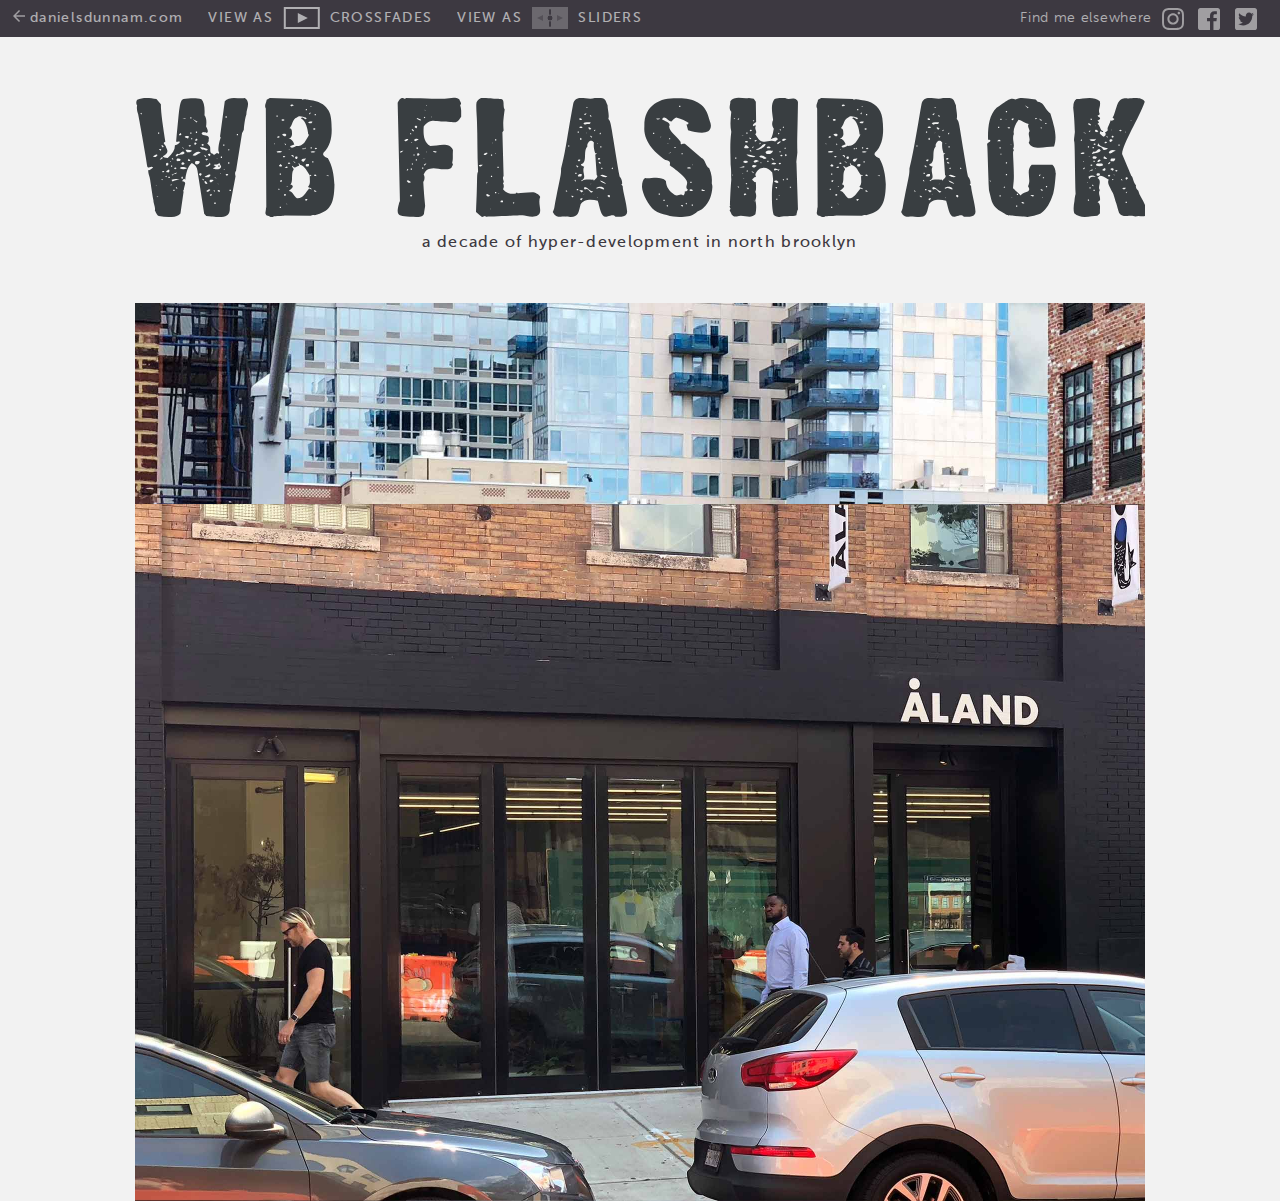
==== index.html @ 385921fd "initial commit" ====
<html lang="en">

<head>

	<meta charset="utf-8">
	<title>Williamsburg Flashback</title>
	<meta property="og:title" content="Williamsburg Flashback" />
	<meta property="og:description" content="A decade of hyper-development in North Brooklyn." />
	<meta name="description" content="A decade of hyper-development in North Brooklyn.">
	<meta content="Daniel S Dunnam" name="author">
	<meta property="og:image" content="http://www.danielsdunnam.com/wbflashback/images/social-preview.jpg" />
	<meta content="width=device-width, initial-scale=1, maximum-scale=1" name="viewport">
	<link href="css/twentytwenty.css" rel="stylesheet" type="text/css" />
	<link href="css/styles.css" rel="stylesheet">

	<style type="text/css">
	</style>
	<!-- lazy load scripts -->
	<script src="js/ls.bgset.min.js"></script>
	<script src="js/lazysizes.min.js"></script>

	<script src="https://code.jquery.com/jquery-3.2.1.js" integrity="sha256-DZAnKJ/6XZ9si04Hgrsxu/8s717jcIzLy3oi35EouyE=" crossorigin="anonymous"></script>
	<script src="js/jquery.event.move.js"></script>
	<script src="js/jquery.twentytwenty.js"></script>


	<script>
		$(function () {
			$(".twentytwenty-container[data-orientation!='vertical']").twentytwenty({ default_offset_pct: 0.7 });
			$(".twentytwenty-container[data-orientation='vertical']").twentytwenty({ default_offset_pct: 0.3, orientation: 'vertical' });
		});


		function HideCrossfades(obj) {
			for (var i = 0; i < obj.length; i++) {
				document.getElementById([obj[i]]).style.display = 'none';
			}
		}

		function ShowCrossfades(obj) {
			for (var i = 0; i < obj.length; i++) {
				document.getElementById([obj[i]]).style.display = 'block';
			}
		}


		var q = 0;
		function swapCrossfades() {
			if (q == 0) {
				document.getElementById("crossfades").setAttribute('src', 'images/crossfades-on.svg');
				document.getElementById("sliders").setAttribute('src', 'images/sliders-off.svg');
				q++;
			}
			else {
				document.getElementById("crossfades").setAttribute('src', 'images/crossfades-off.svg');
				document.getElementById("sliders").setAttribute('src', 'images/sliders-on.svg');
				q--;
			}
		}

		var q = 0;
		function swapSliders() {
			if (q == 0) {
				document.getElementById("crossfades").setAttribute('src', 'images/crossfades-off.svg');
				document.getElementById("sliders").setAttribute('src', 'images/sliders-on.svg');
				q++;
			}
			else {
				document.getElementById("crossfades").setAttribute('src', 'images/crossfades-on.svg');
				document.getElementById("sliders").setAttribute('src', 'images/sliders-off.svg');
				q--;
			}
		}

	</script>


</head>

<body>


	<div class="top-nav-wrp">

		<nav class="top-nav">
			<ul class="nav">
				<li>
					<a href="" class="daniel">
						<img width="12" height="12" src="images/back-arrow.svg">danielsdunnam.com</a>
				</li>
				<li class="toggles">
					<a href="#" class="cross-fade-nav" onclick="swapCrossfades();ShowCrossfades(['crossfades1','crossfades2'])">View As
						<img id="crossfades" src="images/crossfades-on.svg" onclick="swapCrossfades();ShowCrossfades(['crossfades1','crossfades2'])"
						 height="22" width="46" border="0" />Crossfades</a>
				</li>
				<li class="toggles">
					<a href="#" class="slider-nav" onclick="swapSliders();HideCrossfades(['crossfades1','crossfades2'])">View As
						<img id="sliders" src="images/sliders-off.svg" height="22" width="46" onclick="swapSliders();HideCrossfades(['crossfades1','crossfades2'])"
						 border="0" />Sliders</a>
				</li>
			</ul>

			<ul class="social">
				<li style="opacity: .6;">Find me elsewhere</li>
				<li>
					<a href="#" name="instagram">
						<img width="22" height="22" src="images/instagram.svg">
					</a>
				</li>
				<li>
					<a href="#" name="facebook">
						<img width="22" height="22" src="images/facebook.svg">
					</a>
				</li>
				<li>
					<a href="#" name="twitter">
						<img width="22" height="22" src="images/twitter.svg">
					</a>
				</li>
			</ul>
		</nav>
	</div>

	<div class="full" id="main-content">


		<a href="#"></a>
		<a href="#"></a>




		<section id="intro">
			<header class="container header section-title">
				<h1>
					<img src="images/WBFlashback.svg">
				</h1>
				<h2>A Decade of Hyper-development in North Brooklyn</h2>
			</header>

			<div class="full">

				<div class="container">

					<div class="before-after">
						<div class="crossfade" id="crossfades1">
							<img class="bottom" src="images/desk-view-b.jpg" />
							<img class="top" src="images/desk-view-a.jpg" />
						</div>
						<div class="twentytwenty-container">
							<img src="images/desk-view-b.jpg" />
							<img src="images/desk-view-a.jpg" />
						</div>
						<h1>Desk View</h1>
						<p>The view from my desk in 2007 vs today. This one is the most dramatic. It's almost hard to find the throughline here.
							But I assure you this is lined up pretty well. It’s just that almost every visible thing has changed, including the
							lamp post.</p>
					</div>


					<div class="before-after">
						<div class="crossfade" id="crossfades2">
							<img class="bottom" src="images/academy-records-b.jpg" />
							<img class="top" src="images/academy-records-a.jpg" />
						</div>
						<div class="twentytwenty-container">
							<img src="images/academy-records-b.jpg" />
							<img src="images/academy-records-a.jpg" />
						</div>
						<h1>Academy Records</h1>
						<p>At least Academy Records and Flying Squirrel are still going strong up in Greenpoint.</p>
					</div>

				</div>
			</div>

			<script src="js/main.js"></script>
</body>

</html>
---- css/twentytwenty.css ----
.twentytwenty-horizontal .twentytwenty-handle:before, .twentytwenty-horizontal .twentytwenty-handle:after, .twentytwenty-vertical .twentytwenty-handle:before, .twentytwenty-vertical .twentytwenty-handle:after {
  content: " ";
  display: block;
  background: white;
  position: absolute;
  z-index: 30;
  -webkit-box-shadow: 0px 0px 12px rgba(51, 51, 51, 0.5);
  -moz-box-shadow: 0px 0px 12px rgba(51, 51, 51, 0.5);
  box-shadow: 0px 0px 12px rgba(51, 51, 51, 0.5); }

.twentytwenty-horizontal .twentytwenty-handle:before, .twentytwenty-horizontal .twentytwenty-handle:after {
  width: 3px;
  height: 9999px;
  left: 50%;
  margin-left: -1.5px; }

.twentytwenty-vertical .twentytwenty-handle:before, .twentytwenty-vertical .twentytwenty-handle:after {
  width: 9999px;
  height: 3px;
  top: 50%;
  margin-top: -1.5px; }

.twentytwenty-before-label, .twentytwenty-after-label, .twentytwenty-overlay {
  position: absolute;
  top: 0;
  width: 100%;
  height: 100%; }

.twentytwenty-before-label, .twentytwenty-after-label, .twentytwenty-overlay {
  -webkit-transition-duration: 0.5s;
  -moz-transition-duration: 0.5s;
  transition-duration: 0.5s; }

.twentytwenty-before-label, .twentytwenty-after-label {
  -webkit-transition-property: opacity;
  -moz-transition-property: opacity;
  transition-property: opacity; }

.twentytwenty-before-label:before, .twentytwenty-after-label:before {
  font: 13px/19px MuseoSans-300, sans-serif;
  color: #3D3941;
  text-transform: uppercase;
  color: white;
  letter-spacing: 0.05em; }

.twentytwenty-before-label:before, .twentytwenty-after-label:before {
  position: absolute;
  background: rgba(255, 255, 255, 0.2);
  line-height: 38px;
  padding: 0 20px;
  -webkit-border-radius: 2px;
  -moz-border-radius: 2px;
  border-radius: 2px; }

.twentytwenty-horizontal .twentytwenty-before-label:before, .twentytwenty-horizontal .twentytwenty-after-label:before {
  top: 50%;
  margin-top: -19px; }

.twentytwenty-vertical .twentytwenty-before-label:before, .twentytwenty-vertical .twentytwenty-after-label:before {
  left: 50%;
  margin-left: -45px;
  text-align: center;
  width: 90px; }

.twentytwenty-left-arrow, .twentytwenty-right-arrow, .twentytwenty-up-arrow, .twentytwenty-down-arrow {
  width: 0;
  height: 0;
  border: 6px inset transparent;
  position: absolute; }

.twentytwenty-left-arrow, .twentytwenty-right-arrow {
  top: 50%;
  margin-top: -6px; }

.twentytwenty-up-arrow, .twentytwenty-down-arrow {
  left: 50%;
  margin-left: -6px; }

.twentytwenty-container {
  -webkit-box-sizing: content-box;
  -moz-box-sizing: content-box;
  box-sizing: content-box;
  z-index: 0;
  overflow: hidden;
  position: relative;
  -webkit-user-select: none;
  -moz-user-select: none; }
  .twentytwenty-container img {
    max-width: 100%;
    position: absolute;
    top: 0;
    display: block; }
  .twentytwenty-container.active .twentytwenty-overlay, .twentytwenty-container.active :hover.twentytwenty-overlay {
    background: rgba(0, 0, 0, 0); }
    .twentytwenty-container.active .twentytwenty-overlay .twentytwenty-before-label,
    .twentytwenty-container.active .twentytwenty-overlay .twentytwenty-after-label, .twentytwenty-container.active :hover.twentytwenty-overlay .twentytwenty-before-label,
    .twentytwenty-container.active :hover.twentytwenty-overlay .twentytwenty-after-label {
      opacity: 0; }
  .twentytwenty-container * {
    -webkit-box-sizing: content-box;
    -moz-box-sizing: content-box;
    box-sizing: content-box; }

.twentytwenty-before-label {
  opacity: 0; }
  .twentytwenty-before-label:before {
    content: attr(data-content); }

.twentytwenty-after-label {
  opacity: 0; }
  .twentytwenty-after-label:before {
    content: attr(data-content); }

.twentytwenty-horizontal .twentytwenty-before-label:before {
  left: 10px; }

.twentytwenty-horizontal .twentytwenty-after-label:before {
  right: 10px; }

.twentytwenty-vertical .twentytwenty-before-label:before {
  top: 10px; }

.twentytwenty-vertical .twentytwenty-after-label:before {
  bottom: 10px; }

.twentytwenty-overlay {
  -webkit-transition-property: background;
  -moz-transition-property: background;
  transition-property: background;
  background: rgba(0, 0, 0, 0);
  z-index: 25; }
  .twentytwenty-overlay:hover {
    background: rgba(0, 0, 0, 0.5); }
    .twentytwenty-overlay:hover .twentytwenty-after-label {
      opacity: 1; }
    .twentytwenty-overlay:hover .twentytwenty-before-label {
      opacity: 1; }

.twentytwenty-before {
  z-index: 20; }

.twentytwenty-after {
  z-index: 10; }

.twentytwenty-handle {
  height: 38px;
  width: 38px;
  position: absolute;
  left: 50%;
  top: 50%;
  margin-left: -22px;
  margin-top: -22px;
  border: 3px solid white;
  -webkit-border-radius: 1000px;
  -moz-border-radius: 1000px;
  border-radius: 1000px;
  -webkit-box-shadow: 0px 0px 12px rgba(51, 51, 51, 0.5);
  -moz-box-shadow: 0px 0px 12px rgba(51, 51, 51, 0.5);
  box-shadow: 0px 0px 12px rgba(51, 51, 51, 0.5);
  z-index: 40;
  cursor: pointer; }

.twentytwenty-horizontal .twentytwenty-handle:before {
  bottom: 50%;
  margin-bottom: 22px;
  -webkit-box-shadow: 0 3px 0 white, 0px 0px 12px rgba(51, 51, 51, 0.5);
  -moz-box-shadow: 0 3px 0 white, 0px 0px 12px rgba(51, 51, 51, 0.5);
  box-shadow: 0 3px 0 white, 0px 0px 12px rgba(51, 51, 51, 0.5); }
.twentytwenty-horizontal .twentytwenty-handle:after {
  top: 50%;
  margin-top: 22px;
  -webkit-box-shadow: 0 -3px 0 white, 0px 0px 12px rgba(51, 51, 51, 0.5);
  -moz-box-shadow: 0 -3px 0 white, 0px 0px 12px rgba(51, 51, 51, 0.5);
  box-shadow: 0 -3px 0 white, 0px 0px 12px rgba(51, 51, 51, 0.5); }

.twentytwenty-vertical .twentytwenty-handle:before {
  left: 50%;
  margin-left: 22px;
  -webkit-box-shadow: 3px 0 0 white, 0px 0px 12px rgba(51, 51, 51, 0.5);
  -moz-box-shadow: 3px 0 0 white, 0px 0px 12px rgba(51, 51, 51, 0.5);
  box-shadow: 3px 0 0 white, 0px 0px 12px rgba(51, 51, 51, 0.5); }
.twentytwenty-vertical .twentytwenty-handle:after {
  right: 50%;
  margin-right: 22px;
  -webkit-box-shadow: -3px 0 0 white, 0px 0px 12px rgba(51, 51, 51, 0.5);
  -moz-box-shadow: -3px 0 0 white, 0px 0px 12px rgba(51, 51, 51, 0.5);
  box-shadow: -3px 0 0 white, 0px 0px 12px rgba(51, 51, 51, 0.5); }

.twentytwenty-left-arrow {
  border-right: 6px solid white;
  left: 50%;
  margin-left: -17px; }

.twentytwenty-right-arrow {
  border-left: 6px solid white;
  right: 50%;
  margin-right: -17px; }

.twentytwenty-up-arrow {
  border-bottom: 6px solid white;
  top: 50%;
  margin-top: -17px; }

.twentytwenty-down-arrow {
  border-top: 6px solid white;
  bottom: 50%;
  margin-bottom: -17px; }
---- css/styles.css ----
/* @import must be at top of file, otherwise CSS will not work */
@import url("//hello.myfonts.net/count/252efa");

/*
* Skeleton V1.2
* Copyright 2011, Dave Gamache
* www.getskeleton.com
* Free to use under the MIT license.
* http://www.opensource.org/licenses/mit-license.php
* 6/20/2012
*/

/* Table of Content
==================================================
	#Site Styles
	#Page Styles
	#Media Queries
	#Font-Face */

/* #Site Styles
================================================== */

body {
  background: #f2f2f2;
}

* {
  text-decoration: none;
}

a {
  text-decoration: none;
}

p {
  font: 16px/22px MuseoSans-300, sans-serif;
  color: #3d3941;
}

#main-content {
  top: 37px;
}

.full {
  position: relative;
  width: 100%;
  margin: 0px;
}

.top-nav-wrp {
  position: fixed;
  top: 0;
  left: 0;
  width: 100%;
  z-index: 110;
  height: 37px;
  background: #3d3941;
}

.top-nav {
  margin: 0 auto;
  width: 98%;
  height: 37px;
  font: 14px/37px MuseoSans-300, sans-serif;
  color: #fff;
  letter-spacing: 0.05em;
}

/* .top-nav .contact-link {
  display: none;
  text-align: center;
} */

.top-nav a {
  font: 14px/37px MuseoSans-500, sans-serif;
  color: #fff;
  letter-spacing: 0.1em;
  /*			text-shadow: 1px 1px 1px rgba(0, 0, 0, 0.4);*/
  opacity: 0.6;
  -webkit-transition: all 0.2s;
  -o-transition: all 0.2s;
  transition: all 0.2s;
  text-decoration: none;
}

.top-nav a:hover {
  color: #fff;
  text-decoration: none;
  opacity: 1;
}

.top-nav ul {
  margin: 0;
  padding: 0;
  height: 37px;
}

.top-nav ul.nav {
  float: left;
}

.top-nav ul.social {
  float: right;
}

.top-nav ul.contact-info {
  float: right;
}

.top-nav ul li {
  display: inline-block;
  margin: 0;
}

.top-nav li strong {
  font: 10px/36px MuseoSans-500, sans-serif;
  opacity: 0.6;
}

.top-nav .nav li {
  padding-right: 20px;
  vertical-align: middle;
}

.top-nav .social li {
  padding: 0 5px 0 0;
  vertical-align: middle;
}

.top-nav li a img {
  padding: 0 5px 0 0;
}

.top-nav .contact-info li {
  padding-left: 20px;
}

.top-nav .toggles {
  text-transform: uppercase;
  font: 14px/36px MuseoSans-700, sans-serif;
  vertical-align: middle;
  letter-spacing: 0;
}

.top-nav .toggles img {
  vertical-align: middle;
}

/* end top nav */

.header h1 {
  font: 70px/45px MuseoSans-900, sans-serif;
  text-transform: uppercase;
  letter-spacing: 0.06em;
  color: #444444;
  margin-top: 60px;
  margin-right: 0;
  margin-left: 0;
  margin-bottom: 16px;
}

.header h2 {
  font: 16px/19px MuseoSans-500, sans-serif;
  color: #3d3941;
  text-transform: lowercase;
  letter-spacing: 0.08em;
}

.header h2 span img {
  margin: 0.38em 0 0 -0.03em;
  position: absolute;
  width: 67px;
  height: 13px;
  z-index: 80;
}

.header .intro {
  margin: 30px 0 0 92px;
  height: 166px;
  clear: both;
}

.header p {
  font: 15px/18px MuseoSans-300, sans-serif;
  color: #444;
  text-align: left;
  width: 480px;
  margin: 20px 58px 0 0;
  float: left;
  word-break: hyphenate;
}

.header p strong {
  font: 15px/18px MuseoSans-700, sans-serif;
  color: #444;
}

p strong {
  font: 15px/19px MuseoSans-700, sans-serif;
  color: #444;
}

.dropcap {
  font: 34px/30px MuseoSans-900, sans-serif;
  letter-spacing: 0.06em;
  font-weight: normal;
  text-transform: uppercase;
  color: #00897d;
  float: left;
  padding-top: 2px;
  padding-right: 6px;
  padding-left: 0;
}

.content {
  padding: 0;
  margin: 0;
}

.footer {
  padding: 0;
}

.section-title {
  text-align: center;
}

.section-title img {
  width: 95%;
  max-width: 1010px;
}

.videodiv {
  width: 100%;
  max-width: 1010px;
  position: absolute;
  z-index: 90;
}

.before-after {
  background: #ffffff;
  width: 100%;
  max-width: 1010px;
  margin: 50px auto;
  -webkit-border-bottom-right-radius: 10px;
  -webkit-border-bottom-left-radius: 10px;
  -moz-border-radius-bottomright: 10px;
  -moz-border-radius-bottomleft: 10px;
  border-bottom-right-radius: 10px;
  border-bottom-left-radius: 10px;
}

.before-after h1 {
  font: 20px/30px MuseoSans-900, sans-serif;
  letter-spacing: 0.1em;
  font-weight: normal;
  text-transform: uppercase;
  color: #3d3941;
  width: 80%;
  text-align: left;
  margin: 20px auto 5px;
}

.before-after p {
  font: 16px/22px MuseoSans-300, sans-serif;
  letter-spacing: 0.03em;
  font-weight: normal;
  color: #3d3941;
  width: 80%;
  text-align: left;
  margin: 0px auto;
  padding-bottom: 30px;
}

.before-after .crossfade {
  position: relative;
  z-index: 100;
}

.before-after .crossfade img {
  position: absolute;
  width: 100%;
}

.before-after .crossfade .top {
  animation-name: fade;
  animation-timing-function: ease-in-out;
  animation-iteration-count: infinite;
  animation-duration: 2.5s;
  animation-direction: alternate;
}

@keyframes fade {
  0% {
    opacity: 1;
  }
  25% {
    opacity: 1;
  }
  75% {
    opacity: 0;
  }
  100% {
    opacity: 0;
  }
}

.thumb {
  margin: 40px 0 30px;
  display: block;
  text-decoration: none;
  border-radius: 6px;

  /*	-webkit-box-shadow:  0px 1px 6px #b3b3b3;
	box-shadow:  0px 1px 6px #b3b3b3;*/
}

.caption {
  background: #999999;
  text-transform: uppercase;
  font: 13px/30px MuseoSans-700, sans-serif;
  color: #e5e5e5;
  letter-spacing: 0.1em;
  /*	text-shadow: 0px 1px 2px rgba(0, 0, 0, 0.5);*/
  text-decoration: none;
  padding: 2px 5px 0 5px;
  -webkit-transition: all 0.3s;
  -o-transition: all 0.3s;
  transition: all 0.3s;
  border-radius: 0px 0px 6px 6px;
  margin: 0;
}

a:hover .caption {
  opacity: 1;
}

.divider {
  width: 100%;
  height: 5px;
  margin: 20px 0 0 0;
  border-bottom: 1px solid #ccc;
}
video {
  display: block;
  max-width: 100%;
  height: auto;
  margin-bottom: 20px;
  z-index: 40;
}

/* #Page Styles
================================================== */

/* #Media Queries
================================================== */
@media only screen and (min-width: 1200px) {
  #anchors .phone:hover,
  #anchors .phone {
    padding-left: 235px;
  }
}

@media only screen and (max-width: 1199px) {
}

@media only screen and (min-width: 960px) and (max-width: 1199px) {
  .top-nav {
    width: 100%;
  }

  .top-nav .nav {
    width: 100%;
  }

  .top-nav .nav li {
    padding: 0 10px;
  }

  .top-nav .contact-info {
    width: 50%;
    text-align: right;
  }
  .top-nav .contact-info li {
    padding: 0 10px;
  }
}

/* Smaller than standard 960 (devices and browsers) */
@media only screen and (max-width: 959px) {
  video {
    width: 100%;
  }

  #main-content
    div#workhistory.full
    div.container.sixteen.columns#workhistoryList
    div.container
    div.container.ten.columns {
    float: left;
    width: 95%;
  }

  #main-content
    div#workhistory.full
    div.container.sixteen.columns#workhistoryList
    div.container
    div.container.three.columns
    h4.date {
    line-height: 19px;
    margin: 30px 0 0 0;
  }

  #nav-contact {
    display: block;
  }

  .top-nav {
    width: 100%;
  }

  .top-nav .nav {
    width: 50%;
  }

  .top-nav .nav li {
    padding: 0 10px;
  }

  .top-nav .contact-info {
    width: 50%;
    text-align: right;
  }
  .top-nav .contact-info li {
    padding: 0 10px;
  }
}

/* Tablet Portrait size to standard 960 (devices and browsers) */
@media only screen and (min-width: 768px) and (max-width: 959px) {
  .container.three.columns.dateWrp {
    width: 100%;
  }

  /* .top-nav .contact-info {
    display: none;
  }
  .top-nav .nav {
    display: none;
  } */

  .top-nav .contact-link {
    display: block;
  }

  .iphoneContact {
    display: block;
  }

  .divider {
    clear: both;
    width: 100%;
    height: 5px;
    margin: 5px 0 0 0;
    margin-bottom: 20px;
    border-bottom: 1px solid #ccc;
  }
}

/* All Mobile Sizes (devices and browser) */
@media only screen and (max-width: 767px) {
  .header h1 {
    font-size: 65px;
    line-height: 65px;
  }

  #main-content div.container.header.section-title h1 {
    line-height: 60px;
  }

  /* .top-nav .contact-info {
    display: none;
  }
  .top-nav .nav {
    display: none;
  } */

  .top-nav .contact-link {
    display: block;
  }

  .divider {
    clear: both;
    width: 100%;
    height: 5px;
    margin: 5px 0 0 0;
    margin-bottom: 20px;
    border-bottom: 1px solid #ccc;
  }
}

/* Mobile Landscape Size to Tablet Portrait (devices and browsers) */
@media only screen and (min-width: 480px) and (max-width: 767px) {
  #anchors .phone:hover,
  #anchors .phone {
    padding-left: 0px;
  }
  .iphoneContact {
    display: block;
  }

  .divider {
    clear: both;
    width: 100%;
    height: 5px;
    margin: 5px 0 0 0;
    margin-bottom: 20px;
    border-bottom: 1px solid #ccc;
  }
}

/* Mobile Portrait Size to Mobile Landscape Size (devices and browsers) */
@media only screen and (max-width: 479px) {
  body {
    /* background: red; */
  }

  .header h1 {
    font-size: 55px;
    line-height: 54px;
  }

  .casestudies h1 {
    font-size: 34px;
  }

  #workhistory h1 {
    font-size: 34px;
  }

  #anchors .phone:hover,
  #anchors .phone {
    padding-left: 0px;
  }
  .iphoneContact {
    display: block;
  }

  #workhistory h2 {
    line-height: 28px;
  }
  span .date {
    line-height: 28px;
  }

  .divider {
    clear: both;
    width: 100%;
    height: 5px;
    margin: 5px 0 0 0;
    margin-bottom: 20px;
    border-bottom: 1px solid #ccc;
  }
}

/* #Font-Face
================================================== */
/* @license
 * MyFonts Webfont Build ID 2436858, 2012-12-23T19:21:45-0500
 * 
 * The fonts listed in this notice are subject to the End User License
 * Agreement(s) entered into by the website owner. All other parties are 
 * explicitly restricted from using the Licensed Webfonts(s).
 * 
 * You may obtain a valid license at the URLs below.
 * 
 * Webfont: Museo Sans 700 by exljbris
 * URL: http://www.myfonts.com/fonts/exljbris/museo-sans/700/
 * 
 * Webfont: Museo Sans 300 by exljbris
 * URL: http://www.myfonts.com/fonts/exljbris/museo-sans/300/
 * 
 * Webfont: Museo Sans 500 by exljbris
 * URL: http://www.myfonts.com/fonts/exljbris/museo-sans/500/
 * 
 * Webfont: Museo Sans 100 by exljbris
 * URL: http://www.myfonts.com/fonts/exljbris/museo-sans/100/
 * 
 * Webfont: Museo Sans 300 Italic by exljbris
 * URL: http://www.myfonts.com/fonts/exljbris/museo-sans/300-italic/
 * 
 * Webfont: Museo Sans 900 by exljbris
 * URL: http://www.myfonts.com/fonts/exljbris/museo-sans/900/
 * 
 * 
 * License: http://www.myfonts.com/viewlicense?type=web&buildid=2436858
 * Webfonts copyright: Copyright (c) 2008 by Jos Buivenga. All rights reserved.
 * 
 * © 2012 Bitstream Inc
*/

@font-face {
  font-family: "MuseoSans-700";
  src: url("../fonts/252EFA_0_0.eot");
  src: url("../fonts/252EFA_0_0.eot?#iefix") format("embedded-opentype"),
    url("../fonts/252EFA_0_0.woff") format("woff"),
    url("../fonts/252EFA_0_0.ttf") format("truetype"),
    url("../fonts/252EFA_0_0.svg#wf") format("svg");
}

@font-face {
  font-family: "MuseoSans-300";
  src: url("../fonts/252EFA_1_0.eot");
  src: url("../fonts/252EFA_1_0.eot?#iefix") format("embedded-opentype"),
    url("../fonts/252EFA_1_0.woff") format("woff"),
    url("../fonts/252EFA_1_0.ttf") format("truetype"),
    url("../fonts/252EFA_1_0.svg#wf") format("svg");
}

@font-face {
  font-family: "MuseoSans-500";
  src: url("../fonts/252EFA_2_0.eot");
  src: url("../fonts/252EFA_2_0.eot?#iefix") format("embedded-opentype"),
    url("../fonts/252EFA_2_0.woff") format("woff"),
    url("../fonts/252EFA_2_0.ttf") format("truetype"),
    url("../fonts/252EFA_2_0.svg#wf") format("svg");
}

@font-face {
  font-family: "MuseoSans-100";
  src: url("../fonts/252EFA_3_0.eot");
  src: url("../fonts/252EFA_3_0.eot?#iefix") format("embedded-opentype"),
    url("../fonts/252EFA_3_0.woff") format("woff"),
    url("../fonts/252EFA_3_0.ttf") format("truetype"),
    url("../fonts/252EFA_3_0.svg#wf") format("svg");
}

@font-face {
  font-family: "MuseoSans-300Italic";
  src: url("../fonts/252EFA_4_0.eot");
  src: url("../fonts/252EFA_4_0.eot?#iefix") format("embedded-opentype"),
    url("../fonts/252EFA_4_0.woff") format("woff"),
    url("../fonts/252EFA_4_0.ttf") format("truetype"),
    url("../fonts/252EFA_4_0.svg#wf") format("svg");
}

@font-face {
  font-family: "MuseoSans-900";
  src: url("../fonts/252EFA_5_0.eot");
  src: url("../fonts/252EFA_5_0.eot?#iefix") format("embedded-opentype"),
    url("../fonts/252EFA_5_0.woff") format("woff"),
    url("../fonts/252EFA_5_0.ttf") format("truetype"),
    url("../fonts/252EFA_5_0.svg#wf") format("svg");
}

/* Helpers */

.center {
  margin: 15px auto 0;
  display: block;
  width: 100%;
}

.uppercase {
  text-transform: uppercase;
}

@media only screen and (min-width: 1200px) {
  .hidden-lg {
    display: none;
  }
}

@media only screen and (min-width: 960px) and (max-width: 1199px) {
  .hidden-md {
    display: none;
  }
}

@media only screen and (max-width: 959px) {
  .hidden-sm {
    display: none;
  }
}

.nav {
  margin: 0 auto;
}

/* .social {
  display: none;
} */
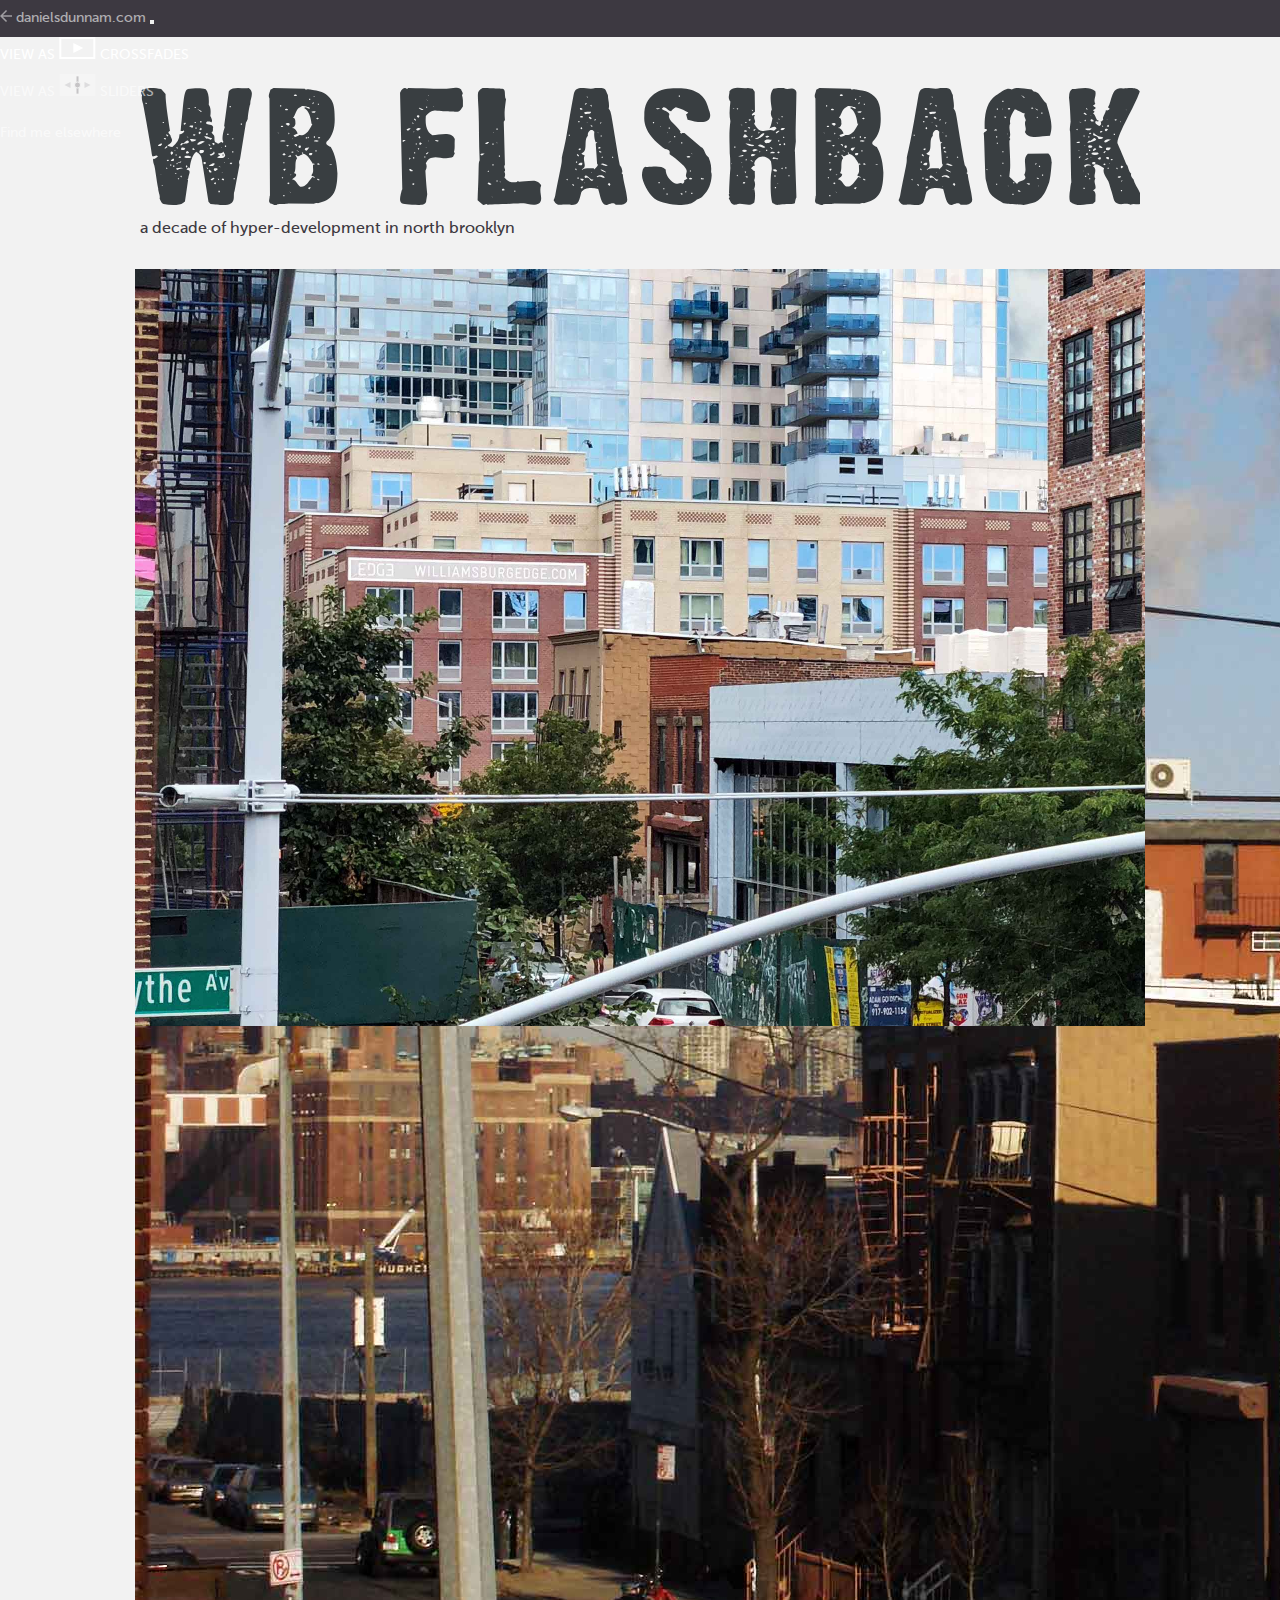
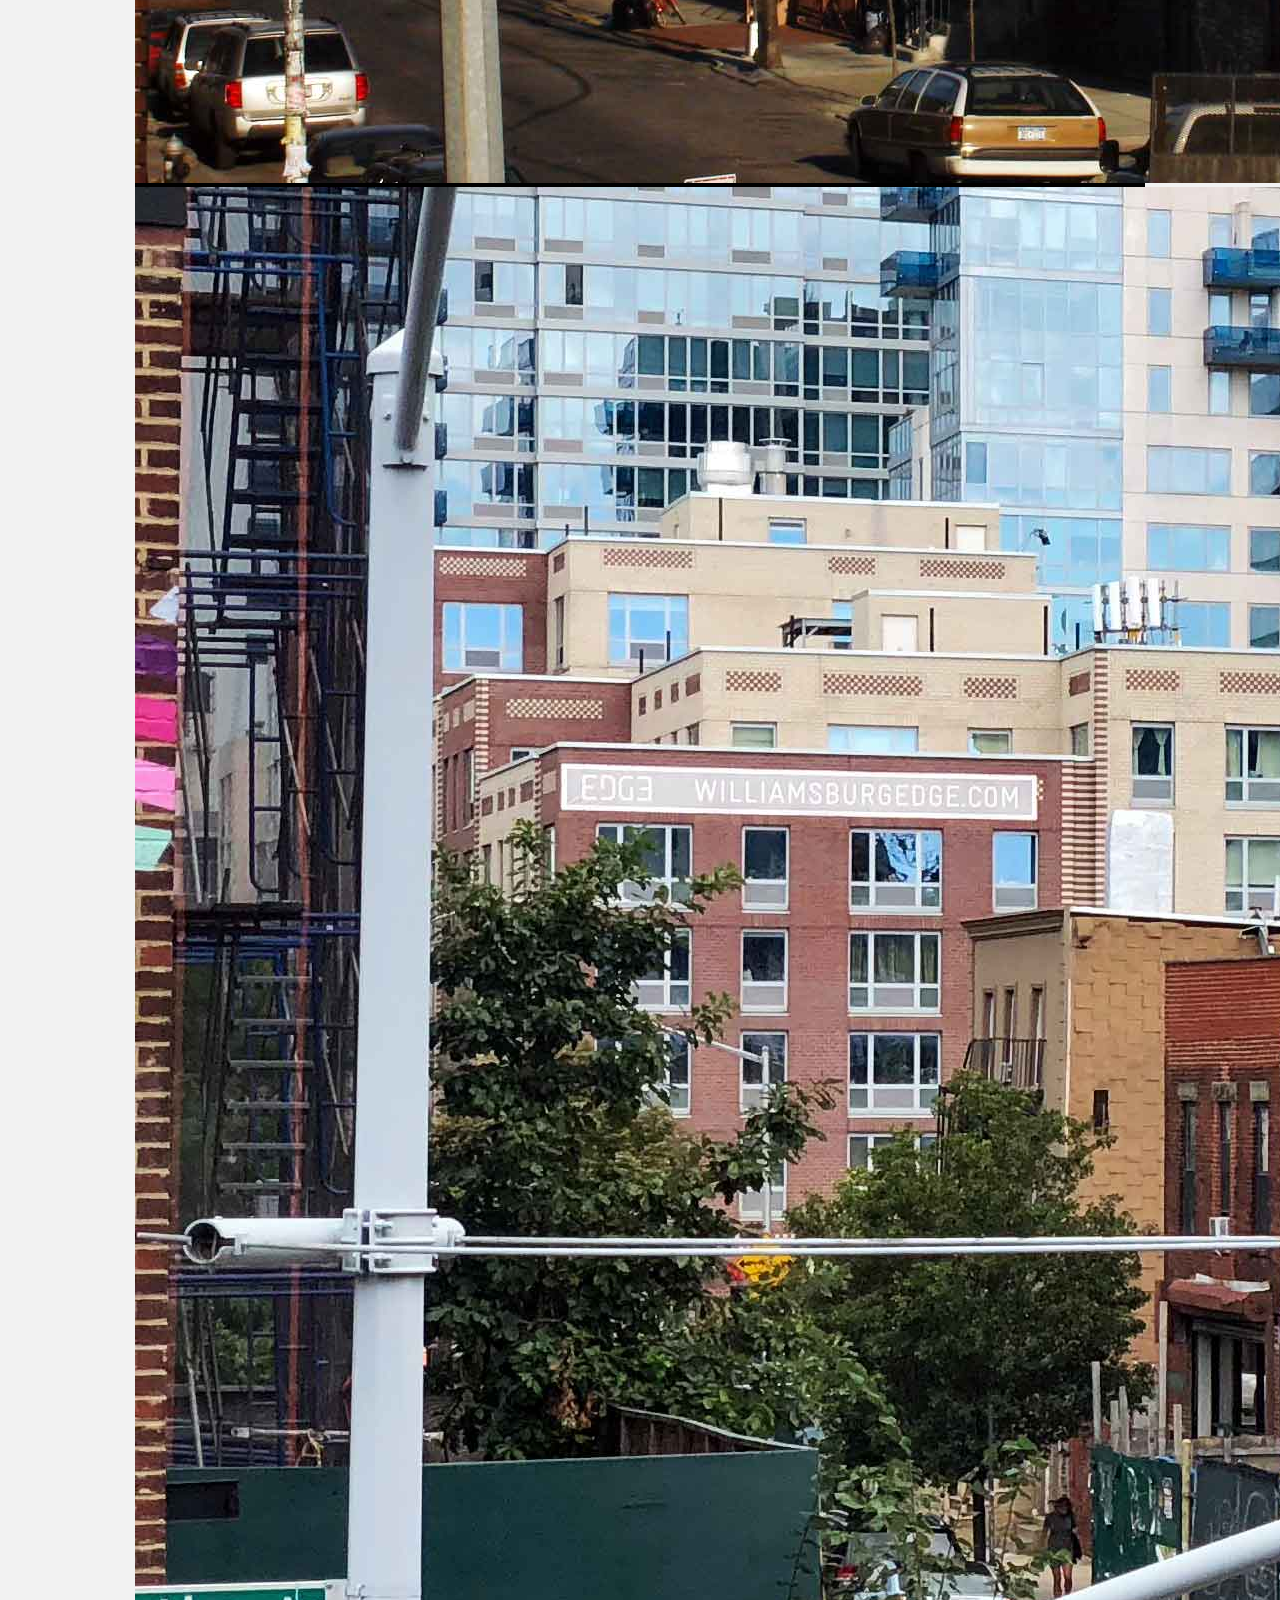
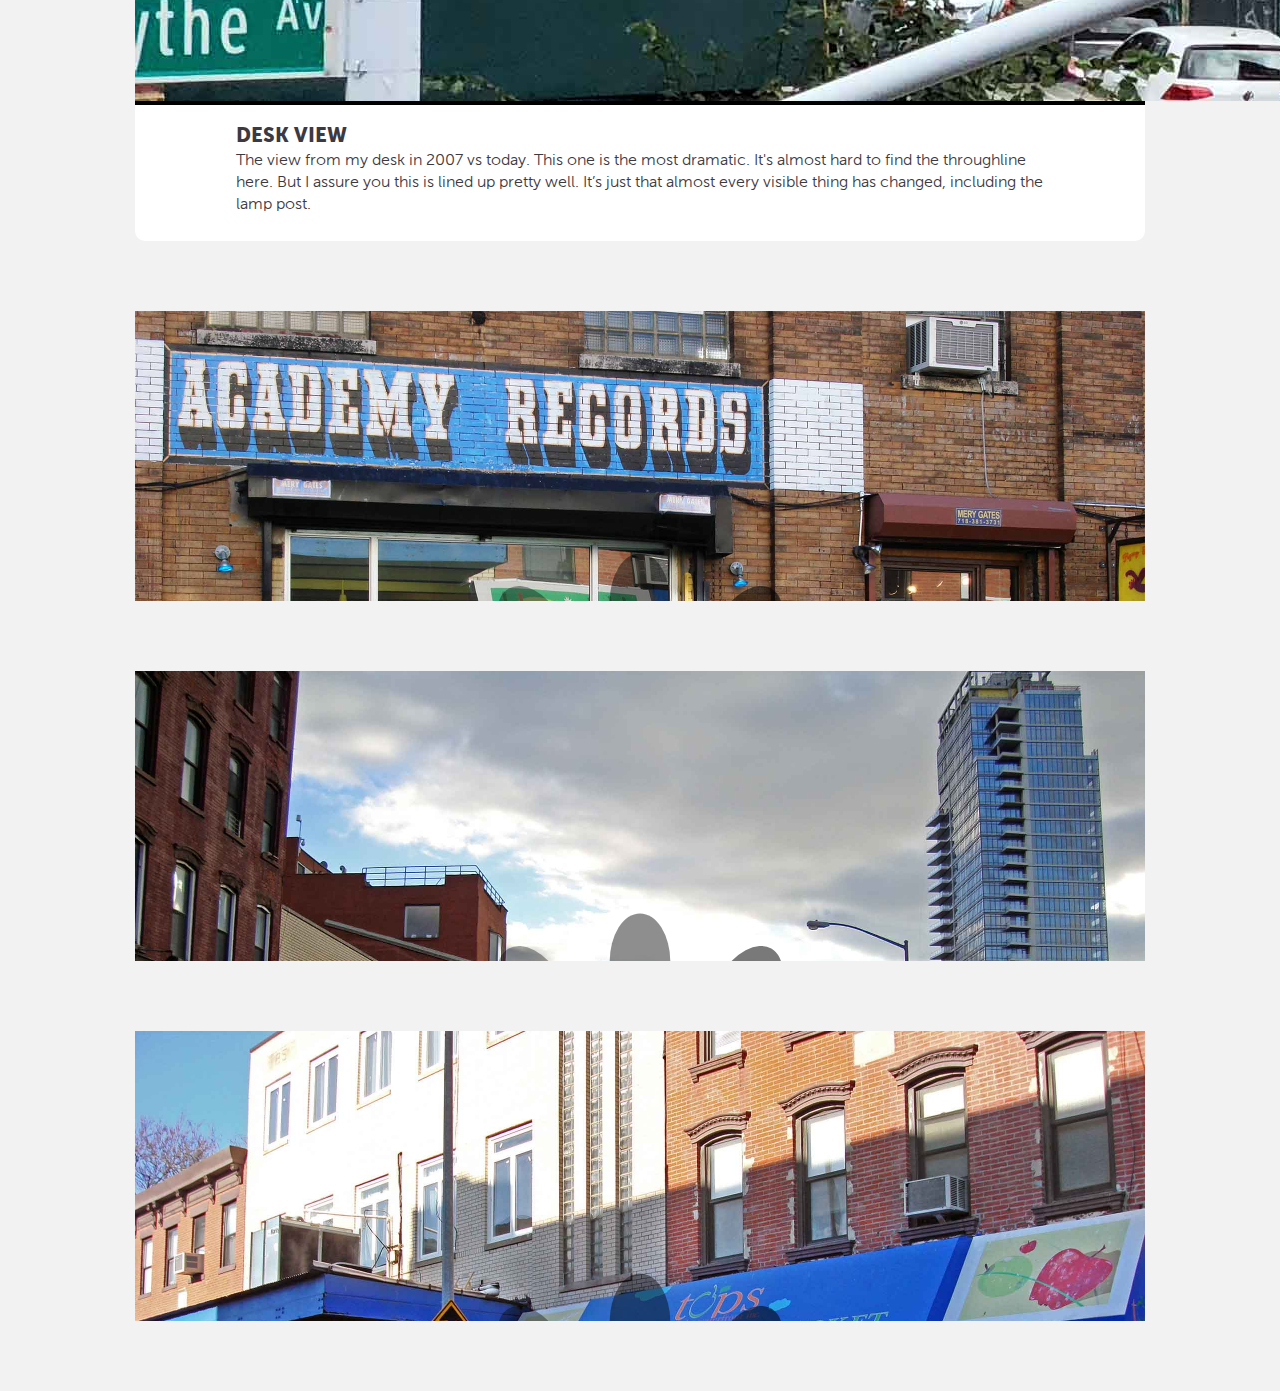
==== commit da1e72d3: "fixed old broken site with files from my server" ====
--- a/index.html
+++ b/index.html
@@ -1,180 +1,270 @@
+<!DOCTYPE html>
 <html lang="en">
 
 <head>
-
-	<meta charset="utf-8">
-	<title>Williamsburg Flashback</title>
-	<meta property="og:title" content="Williamsburg Flashback" />
-	<meta property="og:description" content="A decade of hyper-development in North Brooklyn." />
-	<meta name="description" content="A decade of hyper-development in North Brooklyn.">
-	<meta content="Daniel S Dunnam" name="author">
-	<meta property="og:image" content="http://www.danielsdunnam.com/wbflashback/images/social-preview.jpg" />
-	<meta content="width=device-width, initial-scale=1, maximum-scale=1" name="viewport">
-	<link href="css/twentytwenty.css" rel="stylesheet" type="text/css" />
-	<link href="css/styles.css" rel="stylesheet">
-
-	<style type="text/css">
-	</style>
-	<!-- lazy load scripts -->
-	<script src="js/ls.bgset.min.js"></script>
-	<script src="js/lazysizes.min.js"></script>
-
-	<script src="https://code.jquery.com/jquery-3.2.1.js" integrity="sha256-DZAnKJ/6XZ9si04Hgrsxu/8s717jcIzLy3oi35EouyE=" crossorigin="anonymous"></script>
-	<script src="js/jquery.event.move.js"></script>
-	<script src="js/jquery.twentytwenty.js"></script>
-
-
-	<script>
-		$(function () {
-			$(".twentytwenty-container[data-orientation!='vertical']").twentytwenty({ default_offset_pct: 0.7 });
-			$(".twentytwenty-container[data-orientation='vertical']").twentytwenty({ default_offset_pct: 0.3, orientation: 'vertical' });
-		});
-
-
-		function HideCrossfades(obj) {
-			for (var i = 0; i < obj.length; i++) {
-				document.getElementById([obj[i]]).style.display = 'none';
-			}
-		}
-
-		function ShowCrossfades(obj) {
-			for (var i = 0; i < obj.length; i++) {
-				document.getElementById([obj[i]]).style.display = 'block';
-			}
-		}
-
-
-		var q = 0;
-		function swapCrossfades() {
-			if (q == 0) {
-				document.getElementById("crossfades").setAttribute('src', 'images/crossfades-on.svg');
-				document.getElementById("sliders").setAttribute('src', 'images/sliders-off.svg');
-				q++;
-			}
-			else {
-				document.getElementById("crossfades").setAttribute('src', 'images/crossfades-off.svg');
-				document.getElementById("sliders").setAttribute('src', 'images/sliders-on.svg');
-				q--;
-			}
-		}
-
-		var q = 0;
-		function swapSliders() {
-			if (q == 0) {
-				document.getElementById("crossfades").setAttribute('src', 'images/crossfades-off.svg');
-				document.getElementById("sliders").setAttribute('src', 'images/sliders-on.svg');
-				q++;
-			}
-			else {
-				document.getElementById("crossfades").setAttribute('src', 'images/crossfades-on.svg');
-				document.getElementById("sliders").setAttribute('src', 'images/sliders-off.svg');
-				q--;
-			}
-		}
-
-	</script>
-
-
+  <meta charset="UTF-8">
+  <meta name="viewport" content="width=device-width, initial-scale=1.0">
+  <meta http-equiv="X-UA-Compatible" content="ie=edge">
+  <title>test</title>
+  <link rel="stylesheet" href="https://stackpath.bootstrapcdn.com/bootstrap/4.1.3/css/bootstrap.min.css" integrity="sha384-MCw98/SFnGE8fJT3GXwEOngsV7Zt27NXFoaoApmYm81iuXoPkFOJwJ8ERdknLPMO"
+    crossorigin="anonymous">
+  <link rel="stylesheet" href="https://use.fontawesome.com/releases/v5.2.0/css/all.css" integrity="sha384-hWVjflwFxL6sNzntih27bfxkr27PmbbK/iSvJ+a4+0owXq79v+lsFkW54bOGbiDQ"
+    crossorigin="anonymous">
+
+  <link rel="stylesheet" href="css/twentytwenty.css">
+  <link rel="stylesheet" href="css/cross-fade.css">
+  <link rel="stylesheet" href="css/style.css">
 </head>
 
+
+
+
+
 <body>
 
-
-	<div class="top-nav-wrp">
-
-		<nav class="top-nav">
-			<ul class="nav">
-				<li>
-					<a href="" class="daniel">
-						<img width="12" height="12" src="images/back-arrow.svg">danielsdunnam.com</a>
-				</li>
-				<li class="toggles">
-					<a href="#" class="cross-fade-nav" onclick="swapCrossfades();ShowCrossfades(['crossfades1','crossfades2'])">View As
-						<img id="crossfades" src="images/crossfades-on.svg" onclick="swapCrossfades();ShowCrossfades(['crossfades1','crossfades2'])"
-						 height="22" width="46" border="0" />Crossfades</a>
-				</li>
-				<li class="toggles">
-					<a href="#" class="slider-nav" onclick="swapSliders();HideCrossfades(['crossfades1','crossfades2'])">View As
-						<img id="sliders" src="images/sliders-off.svg" height="22" width="46" onclick="swapSliders();HideCrossfades(['crossfades1','crossfades2'])"
-						 border="0" />Sliders</a>
-				</li>
-			</ul>
-
-			<ul class="social">
-				<li style="opacity: .6;">Find me elsewhere</li>
-				<li>
-					<a href="#" name="instagram">
-						<img width="22" height="22" src="images/instagram.svg">
-					</a>
-				</li>
-				<li>
-					<a href="#" name="facebook">
-						<img width="22" height="22" src="images/facebook.svg">
-					</a>
-				</li>
-				<li>
-					<a href="#" name="twitter">
-						<img width="22" height="22" src="images/twitter.svg">
-					</a>
-				</li>
-			</ul>
-		</nav>
-	</div>
-
-	<div class="full" id="main-content">
-
-
-		<a href="#"></a>
-		<a href="#"></a>
-
-
-
-
-		<section id="intro">
-			<header class="container header section-title">
-				<h1>
-					<img src="images/WBFlashback.svg">
-				</h1>
-				<h2>A Decade of Hyper-development in North Brooklyn</h2>
-			</header>
-
-			<div class="full">
-
-				<div class="container">
-
-					<div class="before-after">
-						<div class="crossfade" id="crossfades1">
-							<img class="bottom" src="images/desk-view-b.jpg" />
-							<img class="top" src="images/desk-view-a.jpg" />
-						</div>
-						<div class="twentytwenty-container">
-							<img src="images/desk-view-b.jpg" />
-							<img src="images/desk-view-a.jpg" />
-						</div>
-						<h1>Desk View</h1>
-						<p>The view from my desk in 2007 vs today. This one is the most dramatic. It's almost hard to find the throughline here.
-							But I assure you this is lined up pretty well. It’s just that almost every visible thing has changed, including the
-							lamp post.</p>
-					</div>
-
-
-					<div class="before-after">
-						<div class="crossfade" id="crossfades2">
-							<img class="bottom" src="images/academy-records-b.jpg" />
-							<img class="top" src="images/academy-records-a.jpg" />
-						</div>
-						<div class="twentytwenty-container">
-							<img src="images/academy-records-b.jpg" />
-							<img src="images/academy-records-a.jpg" />
-						</div>
-						<h1>Academy Records</h1>
-						<p>At least Academy Records and Flying Squirrel are still going strong up in Greenpoint.</p>
-					</div>
-
-				</div>
-			</div>
-
-			<script src="js/main.js"></script>
+  <!-- display spinner until site load -->
+  <div id="cover">
+    <img src="spinner.svg" alt="spinning logo">
+  </div>
+
+  <!-- navbar -->
+  <nav class="navbar sticky-top navbar-expand">
+    <a class="nav-item" href="#">
+      <span>
+        <img src="svg/back-arrow.svg" alt="back arrow icon">
+      </span>danielsdunnam.com
+    </a>
+
+    <button class="navbar-toggler" type="button" data-toggle="collapse" data-target="#navbarText" aria-controls="navbarText"
+      aria-expanded="false" aria-label="Toggle navigation">
+      <span class="navbar-toggler-icon"></span>
+    </button>
+    <div class="collapse navbar-collapse" id="navbarText">
+      <ul class="navbar-nav mx-auto">
+        <li class="nav-item active">
+          <div class="nav-link ml-4 cross-fade-nav">
+            <span>VIEW AS</span>
+            <span>
+              <img src="svg/crossfades-on.svg" class="cross-fade-nav-img" alt="icon"> CROSSFADES
+            </span>
+
+
+          </div>
+
+          <li class="nav-item active">
+            <div class="nav-link sliders-nav">
+              <span>VIEW AS</span>
+              <span>
+                <img src="svg/sliders-off.svg" class="sliders-nav-img" alt="icon"> SLIDERS
+              </span>
+
+            </div>
+
+          </li>
+
+      </ul>
+      <span class="nav-item social">
+        Find me elsewhere
+      </span>
+      <a href="#">
+        <i class="fab fa-instagram"></i>
+      </a>
+      <a href="#">
+        <i class="fab fa-facebook-square"></i>
+      </a>
+      <a href="#">
+        <i class="fab fa-twitter-square"></i>
+      </a>
+
+
+    </div>
+  </nav>
+
+  <!-- top site logo and slogan -->
+  <div class="site-top">
+    <img src="svg/WBFlashback.svg" alt="logo">
+    <h2 class="text-center">a decade of hyper-development in north brooklyn</h2>
+  </div>
+
+
+
+  <!-- crossfade slider wrapper -->
+  <div class="cross-fade-sliders-wrapper">
+    <!-- slider effect start -->
+    <div class="twentytwenty-container">
+      <img src="images/desk-view-b.jpg" alt="desk view before">
+      <img src="images/desk-view-a.jpg" alt="desk view after">
+    </div>
+    <!-- slider effect end -->
+
+    <!-- crossfade effect start -->
+    <div class="carousel slide carousel-fade" data-ride="carousel">
+      <div class="carousel-inner">
+        <div class="carousel-item active">
+          <img class="d-block w-100" src="images/desk-view-b.jpg" alt="desk before">
+        </div>
+        <div class="carousel-item">
+          <img class="d-block w-100" src="images/desk-view-a.jpg" alt="desk after">
+        </div>
+
+      </div>
+
+    </div>
+    <!-- crossfade end -->
+
+    <!-- description start -->
+    <div class="description">
+      <div class="description-content">
+        <h1>DESK VIEW</h1>
+        <p>The view from my desk in 2007 vs today. This one is the most dramatic. It's almost hard to find the throughline here.
+          But I assure you this is lined up pretty well. It’s just that almost every visible thing has changed, including
+          the lamp post.
+        </p>
+      </div>
+    </div>
+    <!-- description end -->
+
+  </div>
+  <!-- crossfade slider wrapper end -->
+
+
+  <!-- crossfade slider wrapper -->
+  <div class="cross-fade-sliders-wrapper">
+    <!-- slider effect start -->
+    <div class="twentytwenty-container">
+      <img src="images/academy-records-b.jpg" class="not-lazy" alt="">
+      <img src="spinner.svg" data-src="images/academy-records-a.jpg" class="lazy" alt="">
+    </div>
+    <!-- slider effect end -->
+
+
+    <!-- cross fade effect start -->
+    <div class="carousel slide carousel-fade" data-ride="carousel">
+      <div class="carousel-inner">
+        <div class="carousel-item active">
+          <img class="d-block w-100 lazy" src="spinner.svg" data-src="images/academy-records-b.jpg" alt="First slide">
+        </div>
+        <div class="carousel-item">
+          <img class="d-block w-100 lazy" src="spinner.svg" data-src="images/academy-records-a.jpg" alt="Second slide">
+        </div>
+
+      </div>
+
+    </div>
+    <!-- crossfade end -->
+
+    <!-- description start -->
+    <div class="description">
+      <div class="description-content">
+        <h1>ACADEMY RECORDS</h1>
+        <p>At least Academy Records and Flying Squirrel are still going strong up in Greenpoint.
+        </p>
+      </div>
+    </div>
+    <!-- description end -->
+
+  </div>
+  <!-- crossfade slider wrapper end -->
+
+
+
+
+  <!-- crossfade slider wrapper -->
+  <div class="cross-fade-sliders-wrapper">
+    <!-- slider effect start -->
+    <div class="twentytwenty-container">
+      <img src="images/Kent-Ave-b.jpg" class="not-lazy" alt="">
+      <img src="spinner.svg" data-src="images/Kent-Ave-a.jpg" class="lazy" alt="">
+    </div>
+    <!-- slider effect end -->
+
+    <!-- crossfade effect start -->
+    <div class="carousel slide carousel-fade" data-ride="carousel">
+      <div class="carousel-inner">
+        <div class="carousel-item active">
+          <img class="d-block w-100 lazy" src="spinner.svg" data-src="images/Kent-Ave-b.jpg" alt="First slide">
+        </div>
+        <div class="carousel-item">
+          <img class="d-block w-100 lazy" src="spinner.svg" data-src="images/Kent-Ave-a.jpg" alt="Second slide">
+        </div>
+      </div>
+    </div>
+    <!-- crossfade end -->
+
+    <!-- description start -->
+    <div class="description">
+      <div class="description-content">
+        <h1>ACADEMY RECORDS</h1>
+        <p>At least Academy Records and Flying Squirrel are still going strong up in Greenpoint.
+        </p>
+      </div>
+    </div>
+    <!-- description end -->
+
+  </div>
+  <!-- crossfade slider wrapper end -->
+
+
+  <!-- crossfade slider wrapper -->
+  <div class="cross-fade-sliders-wrapper">
+    <!-- slider effect start -->
+    <div class="twentytwenty-container">
+      <img src="images/tops-b.jpg" class="not-lazy" alt="">
+      <img src="spinner.svg" data-src="images/tops-a.jpg" class="lazy" alt="">
+    </div>
+    <!-- slider effect end -->
+
+    <!-- crossfade effect start -->
+    <div class="carousel slide carousel-fade" data-ride="carousel">
+      <div class="carousel-inner">
+        <div class="carousel-item active">
+          <img class="d-block w-100 lazy" src="spinner.svg" data-src="images/tops-b.jpg" alt="First slide">
+        </div>
+        <div class="carousel-item">
+          <img class="d-block w-100 lazy" src="spinner.svg" data-src="images/tops-a.jpg" alt="Second slide">
+        </div>
+
+      </div>
+
+    </div>
+    <!-- crossfade end -->
+
+    <!-- description start -->
+    <div class="description">
+      <div class="description-content">
+        <h1>ACADEMY RECORDS</h1>
+        <p>At least Academy Records and Flying Squirrel are still going strong up in Greenpoint.
+        </p>
+      </div>
+    </div>
+    <!-- description end -->
+
+  </div>
+  <!-- crossfade sliders wrapper end -->
+
+
+  <!-- scripts -->
+  <script src="https://code.jquery.com/jquery-3.3.1.min.js" integrity="sha256-FgpCb/KJQlLNfOu91ta32o/NMZxltwRo8QtmkMRdAu8="
+    crossorigin="anonymous"></script>
+  <script src="jquery.event.move.js"></script>
+  <script src="jquery.twentytwenty.js"></script>
+  <script src="https://cdnjs.cloudflare.com/ajax/libs/popper.js/1.14.3/umd/popper.min.js" integrity="sha384-ZMP7rVo3mIykV+2+9J3UJ46jBk0WLaUAdn689aCwoqbBJiSnjAK/l8WvCWPIPm49"
+    crossorigin="anonymous"></script>
+  <script src="https://stackpath.bootstrapcdn.com/bootstrap/4.1.3/js/bootstrap.min.js" integrity="sha384-ChfqqxuZUCnJSK3+MXmPNIyE6ZbWh2IMqE241rYiqJxyMiZ6OW/JmZQ5stwEULTy"
+    crossorigin="anonymous"></script>
+
+
+  <!-- main js script -->
+  <script src="main.js"></script>
+
+  <script>
+
+    $(window).on("load", function () {
+      $('#cover').fadeOut("slow");
+    })
+  </script>
+
+
 </body>
 
 </html>--- a/css/cross-fade.css
+++ b/css/cross-fade.css
@@ -0,0 +1,128 @@
+/* codepen */
+/* Carousel Fading slide */
+.carousel-fade .carousel-inner {
+  background: #000;
+}
+.carousel-fade .carousel-control {
+  z-index: 2;
+}
+.carousel-fade .item {
+  opacity: 0;
+  -webkit-transition-property: opacity 4s ease-out;
+  -moz-transition-property: opacity 4s ease-out;
+  -o-transition-property: opacity 4s ease-out;
+  transition-property: opacity 4s ease-out;
+}
+
+.carousel-fade .next.left,
+.carousel-fade .prev.right,
+.carousel-fade .item.active {
+  opacity: 1;
+}
+
+.carousel-fade .active.left,
+.carousel-fade .active.right {
+  left: 0;
+  opacity: 0;
+  z-index: 1;
+}
+
+/* Safari Fix */
+@media all and (transform-3d), (-webkit-transform-3d) {
+  .carousel-fade .carousel-inner > .item.next,
+  .carousel-fade .carousel-inner > .item.active.right {
+    opacity: 0;
+    -webkit-transform: translate3d(0, 0, 0);
+    transform: translate3d(0, 0, 0);
+  }
+  .carousel-fade .carousel-inner > .item.prev,
+  .carousel-fade .carousel-inner > .item.active.left {
+    opacity: 0;
+    -webkit-transform: translate3d(0, 0, 0);
+    transform: translate3d(0, 0, 0);
+  }
+  .carousel-fade .carousel-inner > .item.next.left,
+  .carousel-fade .carousel-inner > .item.prev.right,
+  .carousel-fade .carousel-inner > .item.active {
+    opacity: 1;
+    -webkit-transform: translate3d(0, 0, 0);
+    transform: translate3d(0, 0, 0);
+  }
+}
+
+/* Carousel Control custom */
+.carousel-control .control-icon {
+  font-size: 48px;
+  height: 30px;
+  margin-top: -15px;
+  width: 30px;
+  display: inline-block;
+  position: absolute;
+  top: 50%;
+  z-index: 5;
+}
+.carousel-control .prev {
+  margin-left: -15px;
+  left: 50%;
+} /* Prev */
+.carousel-control .next {
+  margin-right: -15px;
+  right: 50%;
+} /* Next */
+
+/* Removing BS background */
+.carousel .control-box {
+  opacity: 0;
+}
+a.carousel-control.left {
+  left: 0;
+  background: none;
+  border: 0;
+}
+a.carousel-control.right {
+  right: 0;
+  background: none;
+  border: 0;
+}
+
+/* Animation */
+.control-box,
+a.carousel-control,
+.carousel-indicators li {
+  -webkit-transition: all 250ms ease;
+  -moz-transition: all 250ms ease;
+  -ms-transition: all 250ms ease;
+  -o-transition: all 250ms ease;
+  transition: all 250ms ease;
+  /* hardware acceleration causes Bootstrap carousel controlbox margin error in webkit */
+  /* Assigning animation to indicator li will make slides flicker */
+}
+
+/* Hover animation */
+.carousel:hover .control-box {
+  opacity: 1;
+}
+.carousel:hover a.carousel-control.left {
+  left: 15px;
+}
+.carousel:hover a.carousel-control.right {
+  right: 15px;
+}
+
+/* Carouse Indicator */
+.carousel-indicators li.active,
+.carousel-indicators li {
+  border: 0;
+}
+
+.carousel-indicators li {
+  background: #666;
+  margin: 0 3px;
+  width: 12px;
+  height: 12px;
+}
+
+.carousel-indicators li.active {
+  background: #fff;
+  margin: 0 3px;
+}
--- a/css/style.css
+++ b/css/style.css
@@ -0,0 +1,302 @@
+@import url("//hello.myfonts.net/count/252efa");
+
+@font-face {
+  font-family: MuseoSans;
+  src: url("fonts/MuseoSans_500.otf");
+}
+
+* {
+  padding: 0;
+  margin: 0;
+}
+
+body {
+  background-color: #f2f2f2;
+  /* background-color: red; */
+  font-family: "Segoe UI", Tahoma, Geneva, Verdana, sans-serif;
+}
+
+.navbar {
+  background-color: #3d3941;
+  height: 37px;
+  color: #fff;
+  font: 14px/37px MuseoSans-500, sans-serif;
+}
+.navbar a,
+.navbar-text,
+.cross-fade-nav,
+.sliders-nav {
+  color: #fff;
+  opacity: 0.6;
+  text-decoration: none;
+  cursor: pointer;
+}
+.cross-fade-nav {
+  opacity: 1;
+}
+
+.navbar a:hover,
+.navbar-text:hover,
+.cross-fade-nav:hover,
+.sliders-nav:hover {
+  color: #fff;
+  opacity: 1 !important;
+}
+
+.social {
+  opacity: 0.6;
+}
+.social:hover {
+  opacity: 1;
+}
+.navbar i {
+  font-size: 1.7rem;
+  padding: 5px;
+}
+
+.image-wrapper {
+  width: 80%;
+  margin: 0 auto;
+  padding-top: 10px;
+  max-width: 1000px;
+}
+.site-top h2 {
+  font: 16px/19px MuseoSans-500, sans-serif;
+  color: #3d3941;
+  padding-top: 10px;
+  padding-bottom: 30px;
+}
+.site-top {
+  width: 80%;
+  margin: 0 auto;
+  padding-top: 50px;
+  max-width: 1000px;
+}
+
+.social {
+  display: inline-block;
+}
+
+.cross-fade {
+  position: relative;
+
+  margin: 0 auto;
+}
+
+/* .cross-fade img {
+  position: absolute;
+  left: 0;
+  -webkit-transition: opacity 1s ease-out;
+  -moz-transition: opacity 1s ease-out;
+  -o-transition: opacity 1s ease-out;
+  transition: opacity 1s ease-out;
+}
+.cross-fade:first-of-type {
+  position: relative;
+}
+
+@keyframes cf3FadeInOut {
+  0% {
+    opacity: 1;
+  }
+  45% {
+    opacity: 1;
+  }
+  55% {
+    opacity: 0;
+  }
+  100% {
+    opacity: 0;
+  }
+}
+
+.cross-fade img.top {
+  animation-name: cf3FadeInOut;
+  animation-timing-function: ease-out;
+  animation-iteration-count: infinite;
+  animation-duration: 4s;
+  animation-direction: alternate;
+} */
+
+.description {
+  background-color: #fff;
+  z-index: 1;
+
+  margin: 0 auto;
+  margin-bottom: 70px;
+  border-bottom-left-radius: 10px;
+  border-bottom-right-radius: 10px;
+}
+.description-content {
+  width: 80%;
+  margin: 0 auto;
+}
+.description-content h1 {
+  font-size: 1.2rem;
+  padding-top: 15px;
+  font: 20px/30px MuseoSans-900, sans-serif;
+  color: #3d3941;
+}
+.description-content p {
+  padding-bottom: 25px;
+  font: 16px/22px MuseoSans-300, sans-serif;
+  color: #3d3941;
+}
+
+.item {
+  opacity: 0;
+  top: 0;
+  left: 0;
+  width: 100%;
+  display: block;
+  position: absolute;
+}
+
+.twentytwenty-wrapper {
+  margin: 0 auto;
+}
+
+.cross-fade-sliders-wrapper {
+  width: 80%;
+  margin: 0 auto;
+  max-width: 1010px;
+  position: relative;
+}
+.twentytwenty-container {
+  width: 100% !important;
+  position: absolute;
+  top: 0;
+  bottom: 0;
+  right: 0;
+  left: 0;
+  display: block !important;
+}
+.twentytwenty-container img {
+  width: 100% !important;
+  position: absolute;
+  top: 0;
+  bottom: 0;
+  right: 0;
+  left: 0;
+}
+
+.carousel {
+  margin: 0 auto;
+  display: block;
+
+  z-index: 10;
+}
+
+/* media queries */
+
+@media (max-width: 960px) {
+  .navbar a:first-child {
+    display: none;
+  }
+  .cross-fade-sliders-wrapper {
+    width: 90%;
+  }
+}
+
+@media (max-width: 768px) {
+  .social,
+  .navbar i {
+    display: none;
+  }
+}
+
+@media (max-width: 720px) {
+  .cross-fade-sliders-wrapper {
+    width: 95%;
+  }
+}
+
+@media (max-width: 600px) {
+  .cross-fade-sliders-wrapper {
+    width: 100%;
+  }
+}
+
+@media (max-width: 500px) {
+  .cross-fade-nav span:first-of-type,
+  .sliders-nav span:first-of-type {
+    display: none;
+  }
+}
+
+@media (max-width: 350px) {
+  ul.navbar-nav {
+    font-size: 12px;
+  }
+}
+
+/* import fonts */
+
+@font-face {
+  font-family: "MuseoSans-700";
+  src: url("../fonts/252EFA_0_0.eot");
+  src: url("../fonts/252EFA_0_0.eot?#iefix") format("embedded-opentype"),
+    url("../fonts/252EFA_0_0.woff") format("woff"),
+    url("../fonts/252EFA_0_0.ttf") format("truetype"),
+    url("../fonts/252EFA_0_0.svg#wf") format("svg");
+}
+
+@font-face {
+  font-family: "MuseoSans-300";
+  src: url("../fonts/252EFA_1_0.eot");
+  src: url("../fonts/252EFA_1_0.eot?#iefix") format("embedded-opentype"),
+    url("../fonts/252EFA_1_0.woff") format("woff"),
+    url("../fonts/252EFA_1_0.ttf") format("truetype"),
+    url("../fonts/252EFA_1_0.svg#wf") format("svg");
+}
+
+@font-face {
+  font-family: "MuseoSans-500";
+  src: url("../fonts/252EFA_2_0.eot");
+  src: url("../fonts/252EFA_2_0.eot?#iefix") format("embedded-opentype"),
+    url("../fonts/252EFA_2_0.woff") format("woff"),
+    url("../fonts/252EFA_2_0.ttf") format("truetype"),
+    url("../fonts/252EFA_2_0.svg#wf") format("svg");
+}
+
+@font-face {
+  font-family: "MuseoSans-100";
+  src: url("../fonts/252EFA_3_0.eot");
+  src: url("../fonts/252EFA_3_0.eot?#iefix") format("embedded-opentype"),
+    url("../fonts/252EFA_3_0.woff") format("woff"),
+    url("../fonts/252EFA_3_0.ttf") format("truetype"),
+    url("../fonts/252EFA_3_0.svg#wf") format("svg");
+}
+
+@font-face {
+  font-family: "MuseoSans-300Italic";
+  src: url("../fonts/252EFA_4_0.eot");
+  src: url("../fonts/252EFA_4_0.eot?#iefix") format("embedded-opentype"),
+    url("../fonts/252EFA_4_0.woff") format("woff"),
+    url("../fonts/252EFA_4_0.ttf") format("truetype"),
+    url("../fonts/252EFA_4_0.svg#wf") format("svg");
+}
+
+@font-face {
+  font-family: "MuseoSans-900";
+  src: url("../fonts/252EFA_5_0.eot");
+  src: url("../fonts/252EFA_5_0.eot?#iefix") format("embedded-opentype"),
+    url("../fonts/252EFA_5_0.woff") format("woff"),
+    url("../fonts/252EFA_5_0.ttf") format("truetype"),
+    url("../fonts/252EFA_5_0.svg#wf") format("svg");
+}
+
+#cover {
+  width: 100vw;
+  height: 100vh;
+  position: relative;
+  background-color: #3d3941;
+}
+
+#cover img {
+  position: absolute;
+
+  top: 50%;
+  left: 50%;
+  transform: translate(-50%, -50%);
+}
